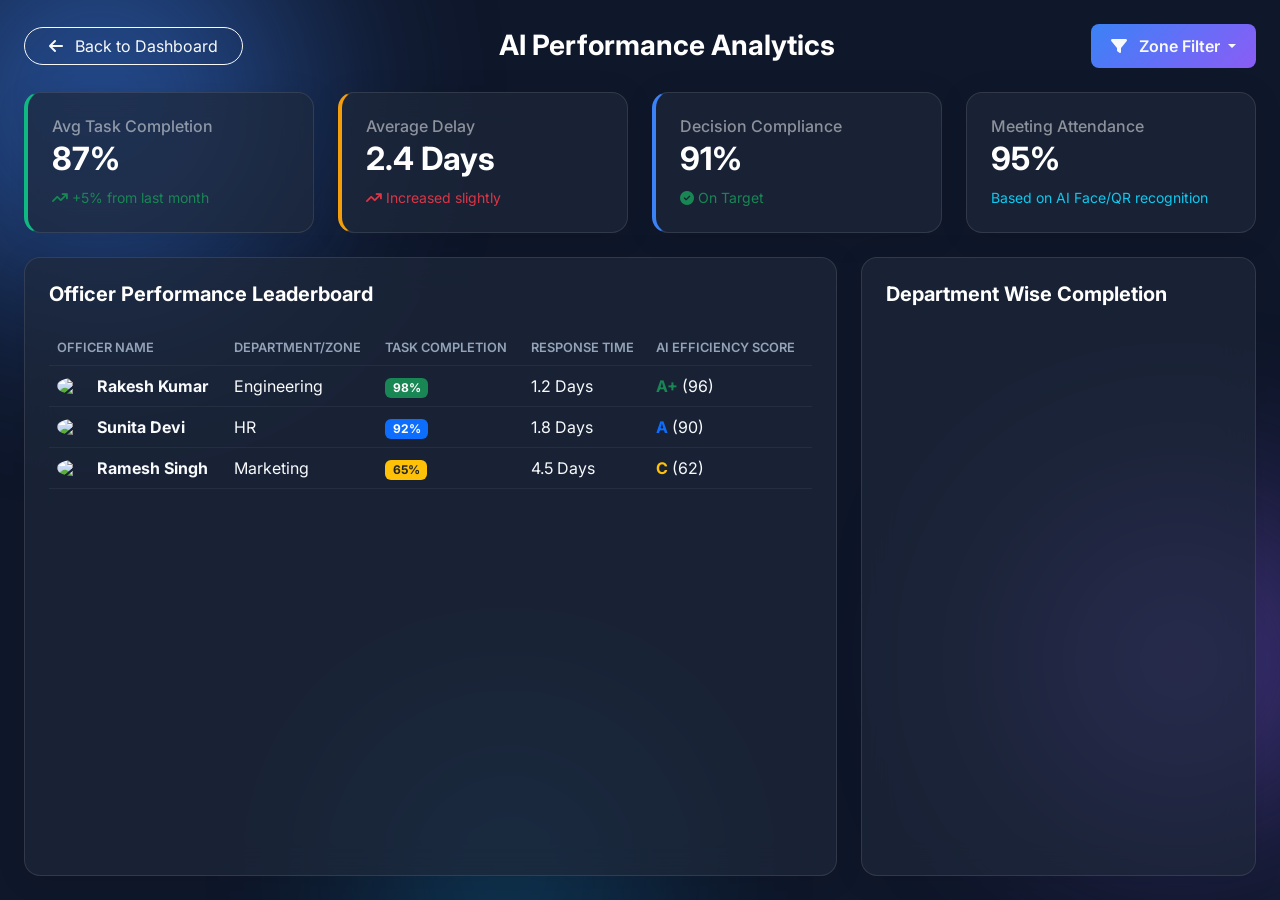
==== performance.html @ ea993d6a "j" ====
<!DOCTYPE html>
<html lang="en">
<head>
    <meta charset="UTF-8">
    <meta name="viewport" content="width=device-width, initial-scale=1.0">
    <title>AI Performance Analytics</title>
    <link href="https://cdn.jsdelivr.net/npm/bootstrap@5.3.2/dist/css/bootstrap.min.css" rel="stylesheet">
    <link rel="stylesheet" href="https://cdnjs.cloudflare.com/ajax/libs/font-awesome/6.4.2/css/all.min.css">
    <link href="https://fonts.googleapis.com/css2?family=Inter:wght@300;400;500;600;700&display=swap" rel="stylesheet">
    <link rel="stylesheet" href="style.css">
</head>
<body class="dark-theme">
    
    <div class="bg-shape shape-1"></div>
    <div class="bg-shape shape-2"></div>
    <div class="bg-shape shape-3"></div>

    <div class="container-fluid min-vh-100 d-flex flex-column p-4">
        <div class="d-flex justify-content-between align-items-center mb-4">
            <a href="index.html" class="btn btn-outline-light rounded-pill px-4"><i class="fa-solid fa-arrow-left me-2"></i> Back to Dashboard</a>
            <h3 class="text-white fw-bold mb-0">AI Performance Analytics</h3>
            <div class="dropdown">
                <button class="btn btn-outline-light premium-btn dropdown-toggle" type="button" data-bs-toggle="dropdown">
                    <i class="fa-solid fa-filter me-2"></i> Zone Filter
                </button>
                <ul class="dropdown-menu dropdown-menu-dark">
                    <li><a class="dropdown-item" href="#">All Zones</a></li>
                    <li><a class="dropdown-item" href="#">Zone A</a></li>
                    <li><a class="dropdown-item" href="#">Zone B</a></li>
                </ul>
            </div>
        </div>

        <div class="row g-4 mb-4">
            <div class="col-md-3">
                <div class="glass-card p-4 rounded-4 stat-card border-left-success">
                    <h6 class="text-white-50 mb-1">Avg Task Completion</h6>
                    <h2 class="text-white fw-bold mb-0">87%</h2>
                    <div class="mt-2 text-success small"><i class="fa-solid fa-arrow-trend-up"></i> +5% from last month</div>
                </div>
            </div>
            <div class="col-md-3">
                <div class="glass-card p-4 rounded-4 stat-card border-left-warning">
                    <h6 class="text-white-50 mb-1">Average Delay</h6>
                    <h2 class="text-white fw-bold mb-0">2.4 Days</h2>
                    <div class="mt-2 text-danger small"><i class="fa-solid fa-arrow-trend-up"></i> Increased slightly</div>
                </div>
            </div>
            <div class="col-md-3">
                <div class="glass-card p-4 rounded-4 stat-card border-left-primary">
                    <h6 class="text-white-50 mb-1">Decision Compliance</h6>
                    <h2 class="text-white fw-bold mb-0">91%</h2>
                    <div class="mt-2 text-success small"><i class="fa-solid fa-check-circle"></i> On Target</div>
                </div>
            </div>
            <div class="col-md-3">
                <div class="glass-card p-4 rounded-4 stat-card border-left-info">
                    <h6 class="text-white-50 mb-1">Meeting Attendance</h6>
                    <h2 class="text-white fw-bold mb-0">95%</h2>
                    <div class="mt-2 text-info small">Based on AI Face/QR recognition</div>
                </div>
            </div>
        </div>

        <div class="row g-4 flex-grow-1">
            <div class="col-lg-8">
                <div class="glass-card p-4 rounded-4 h-100">
                    <h5 class="text-white fw-bold mb-4">Officer Performance Leaderboard</h5>
                    <div class="table-responsive">
                        <table class="table table-dark table-hover glass-table align-middle">
                            <thead>
                                <tr>
                                    <th>Officer Name</th>
                                    <th>Department/Zone</th>
                                    <th>Task Completion</th>
                                    <th>Response Time</th>
                                    <th>AI Efficiency Score</th>
                                </tr>
                            </thead>
                            <tbody>
                                <tr>
                                    <td>
                                        <div class="d-flex align-items-center">
                                            <img src="https://ui-avatars.com/api/?name=Rakesh+Kumar&background=random" class="rounded-circle me-2" width="32">
                                            <span class="fw-bold">Rakesh Kumar</span>
                                        </div>
                                    </td>
                                    <td>Engineering</td>
                                    <td><span class="badge bg-success">98%</span></td>
                                    <td>1.2 Days</td>
                                    <td><span class="text-success fw-bold">A+</span> (96)</td>
                                </tr>
                                <tr>
                                    <td>
                                        <div class="d-flex align-items-center">
                                            <img src="https://ui-avatars.com/api/?name=Sunita+Devi&background=random" class="rounded-circle me-2" width="32">
                                            <span class="fw-bold">Sunita Devi</span>
                                        </div>
                                    </td>
                                    <td>HR</td>
                                    <td><span class="badge bg-primary">92%</span></td>
                                    <td>1.8 Days</td>
                                    <td><span class="text-primary fw-bold">A</span> (90)</td>
                                </tr>
                                <tr>
                                    <td>
                                        <div class="d-flex align-items-center">
                                            <img src="https://ui-avatars.com/api/?name=Ramesh+Singh&background=random" class="rounded-circle me-2" width="32">
                                            <span class="fw-bold">Ramesh Singh</span>
                                        </div>
                                    </td>
                                    <td>Marketing</td>
                                    <td><span class="badge bg-warning text-dark">65%</span></td>
                                    <td>4.5 Days</td>
                                    <td><span class="text-warning fw-bold">C</span> (62)</td>
                                </tr>
                            </tbody>
                        </table>
                    </div>
                </div>
            </div>

            <div class="col-lg-4">
                <div class="glass-card p-4 rounded-4 h-100">
                    <h5 class="text-white fw-bold mb-4">Department Wise Completion</h5>
                    <canvas id="perfChart"></canvas>
                </div>
            </div>
        </div>
    </div>
    
    <script src="https://cdn.jsdelivr.net/npm/chart.js"></script>
    <script>
        const ctx = document.getElementById('perfChart').getContext('2d');
        new Chart(ctx, {
            type: 'bar',
            data: {
                labels: ['Engineering', 'Marketing', 'HR', 'Sales'],
                datasets: [{
                    label: 'Completion %',
                    data: [85, 92, 78, 95],
                    backgroundColor: ['#3b82f6', '#8b5cf6', '#0ea5e9', '#10b981'],
                    borderRadius: 5
                }]
            },
            options: {
                scales: {
                    y: { beginAtZero: true, max: 100, grid: { color: 'rgba(255,255,255,0.1)' } },
                    x: { grid: { display: false } }
                },
                plugins: { legend: { display: false } }
            }
        });
    </script>
</body>
</html>
---- style.css ----
/* 
    AI Meeting Assistant (Enterprise Edition) 
    Premium Dark Mode & Glassmorphism Styles 
*/

:root {
    --primary-color: #3b82f6;
    --secondary-color: #8b5cf6;
    --bg-dark: #0f172a;
    --glass-bg: rgba(30, 41, 59, 0.7);
    --glass-border: rgba(255, 255, 255, 0.1);
    --text-primary: #f8fafc;
    --text-muted: #94a3b8;
    --danger: #ef4444;
    --warning: #f59e0b;
    --success: #10b981;
    --info: #0ea5e9;
}

body.dark-theme {
    background-color: var(--bg-dark);
    color: var(--text-primary);
    font-family: 'Inter', sans-serif;
    overflow-x: hidden;
    position: relative;
    min-height: 100vh;
}

/* Background Abstract Shapes */
.bg-shape {
    position: fixed;
    border-radius: 50%;
    filter: blur(100px);
    z-index: -1;
    opacity: 0.5;
}
.shape-1 {
    width: 400px;
    height: 400px;
    background: var(--primary-color);
    top: -100px;
    left: -100px;
}
.shape-2 {
    width: 300px;
    height: 300px;
    background: var(--secondary-color);
    bottom: 10%;
    right: -50px;
}
.shape-3 {
    width: 250px;
    height: 250px;
    background: var(--info);
    bottom: -100px;
    left: 30%;
    opacity: 0.3;
}

/* Glassmorphism Utilities */
.glass-card, .glass-sidebar, .glass-navbar {
    background: var(--glass-bg);
    backdrop-filter: blur(16px);
    -webkit-backdrop-filter: blur(16px);
    border: 1px solid var(--glass-border);
    box-shadow: 0 4px 30px rgba(0, 0, 0, 0.1);
}

/* Sidebar */
#wrapper {
    display: flex;
    min-height: 100vh;
}

#sidebar-wrapper {
    width: 260px;
    transition: all 0.3s ease;
    border-right: 1px solid var(--glass-border);
}

.list-group-item {
    border: none;
    font-weight: 500;
    transition: all 0.2s ease;
}

.list-group-item:hover, .active-nav {
    background: rgba(255,255,255,0.1) !important;
    transform: translateX(5px);
}
.active-nav {
    border-left: 4px solid var(--primary-color) !important;
}

/* Page Content */
#page-content-wrapper {
    flex-grow: 1;
    overflow-y: auto;
}

/* Stats Cards */
.stat-card {
    transition: transform 0.3s ease;
}
.stat-card:hover {
    transform: translateY(-5px);
}
.border-left-primary { border-left: 4px solid var(--primary-color); }
.border-left-warning { border-left: 4px solid var(--warning); }
.border-left-danger { border-left: 4px solid var(--danger); }
.border-left-success { border-left: 4px solid var(--success); }

.icon-box {
    width: 48px;
    height: 48px;
    border-radius: 12px;
    display: flex;
    align-items: center;
    justify-content: center;
    font-size: 20px;
}

/* Custom Buttons */
.premium-btn {
    background: linear-gradient(135deg, var(--primary-color), var(--secondary-color));
    border: none;
    padding: 10px 20px;
    border-radius: 8px;
    font-weight: 600;
    transition: all 0.3s ease;
}
.premium-btn:hover {
    box-shadow: 0 0 15px rgba(139, 92, 246, 0.5);
    transform: translateY(-2px);
}

/* Language Toggle Switch */
.language-switch {
    position: relative;
    width: 60px;
    height: 30px;
}
.language-switch .checkbox {
    opacity: 0;
    position: absolute;
}
.language-switch .label {
    background-color: rgba(255,255,255,0.1);
    border: 1px solid var(--glass-border);
    border-radius: 50px;
    cursor: pointer;
    display: flex;
    align-items: center;
    justify-content: space-between;
    padding: 5px;
    position: relative;
    height: 30px;
    width: 60px;
}
.language-switch .label .ball {
    background-color: white;
    border-radius: 50%;
    position: absolute;
    top: 2px;
    left: 2px;
    height: 24px;
    width: 24px;
    transform: translateX(0px);
    transition: transform 0.2s linear;
}
.language-switch .checkbox:checked + .label .ball {
    transform: translateX(30px);
}
.language-switch span {
    font-size: 10px;
    font-weight: bold;
    color: var(--text-primary);
    z-index: 1;
}
.language-switch .en { margin-left: 5px; }
.language-switch .hi { margin-right: 5px; }

/* Tables */
.glass-table {
    background: transparent !important;
}
.glass-table th, .glass-table td {
    background: transparent !important;
    border-color: rgba(255,255,255,0.05);
    color: var(--text-primary);
}
.glass-table th {
    font-weight: 600;
    text-transform: uppercase;
    font-size: 0.8rem;
    color: var(--text-muted);
}

/* Scrollbar */
::-webkit-scrollbar {
    width: 8px;
}
::-webkit-scrollbar-track {
    background: var(--bg-dark); 
}
::-webkit-scrollbar-thumb {
    background: var(--glass-bg); 
    border-radius: 10px;
}
::-webkit-scrollbar-thumb:hover {
    background: var(--primary-color); 
}

/* Responsive */
@media (max-width: 768px) {
    #sidebar-wrapper {
        margin-left: -260px;
    }
    #wrapper.toggled #sidebar-wrapper {
        margin-left: 0;
    }
}
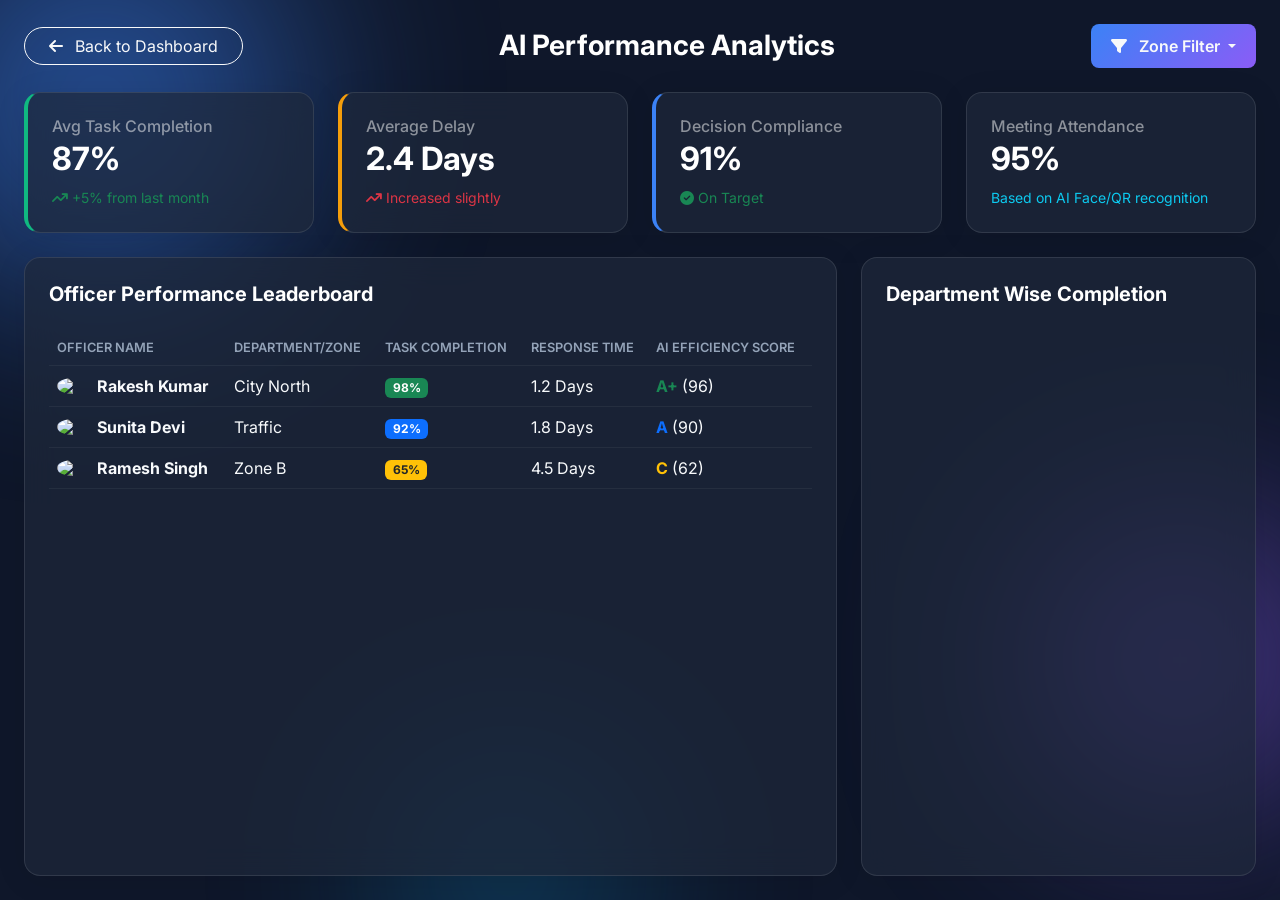
==== commit 96d05138: "h" ====
--- a/performance.html
+++ b/performance.html
@@ -85,7 +85,7 @@
                                             <span class="fw-bold">Rakesh Kumar</span>
                                         </div>
                                     </td>
-                                    <td>Engineering</td>
+                                    <td>City North</td>
                                     <td><span class="badge bg-success">98%</span></td>
                                     <td>1.2 Days</td>
                                     <td><span class="text-success fw-bold">A+</span> (96)</td>
@@ -97,7 +97,7 @@
                                             <span class="fw-bold">Sunita Devi</span>
                                         </div>
                                     </td>
-                                    <td>HR</td>
+                                    <td>Traffic</td>
                                     <td><span class="badge bg-primary">92%</span></td>
                                     <td>1.8 Days</td>
                                     <td><span class="text-primary fw-bold">A</span> (90)</td>
@@ -109,7 +109,7 @@
                                             <span class="fw-bold">Ramesh Singh</span>
                                         </div>
                                     </td>
-                                    <td>Marketing</td>
+                                    <td>Zone B</td>
                                     <td><span class="badge bg-warning text-dark">65%</span></td>
                                     <td>4.5 Days</td>
                                     <td><span class="text-warning fw-bold">C</span> (62)</td>
@@ -135,7 +135,7 @@
         new Chart(ctx, {
             type: 'bar',
             data: {
-                labels: ['Engineering', 'Marketing', 'HR', 'Sales'],
+                labels: ['Investigation', 'Law & Order', 'Traffic', 'Admin'],
                 datasets: [{
                     label: 'Completion %',
                     data: [85, 92, 78, 95],
